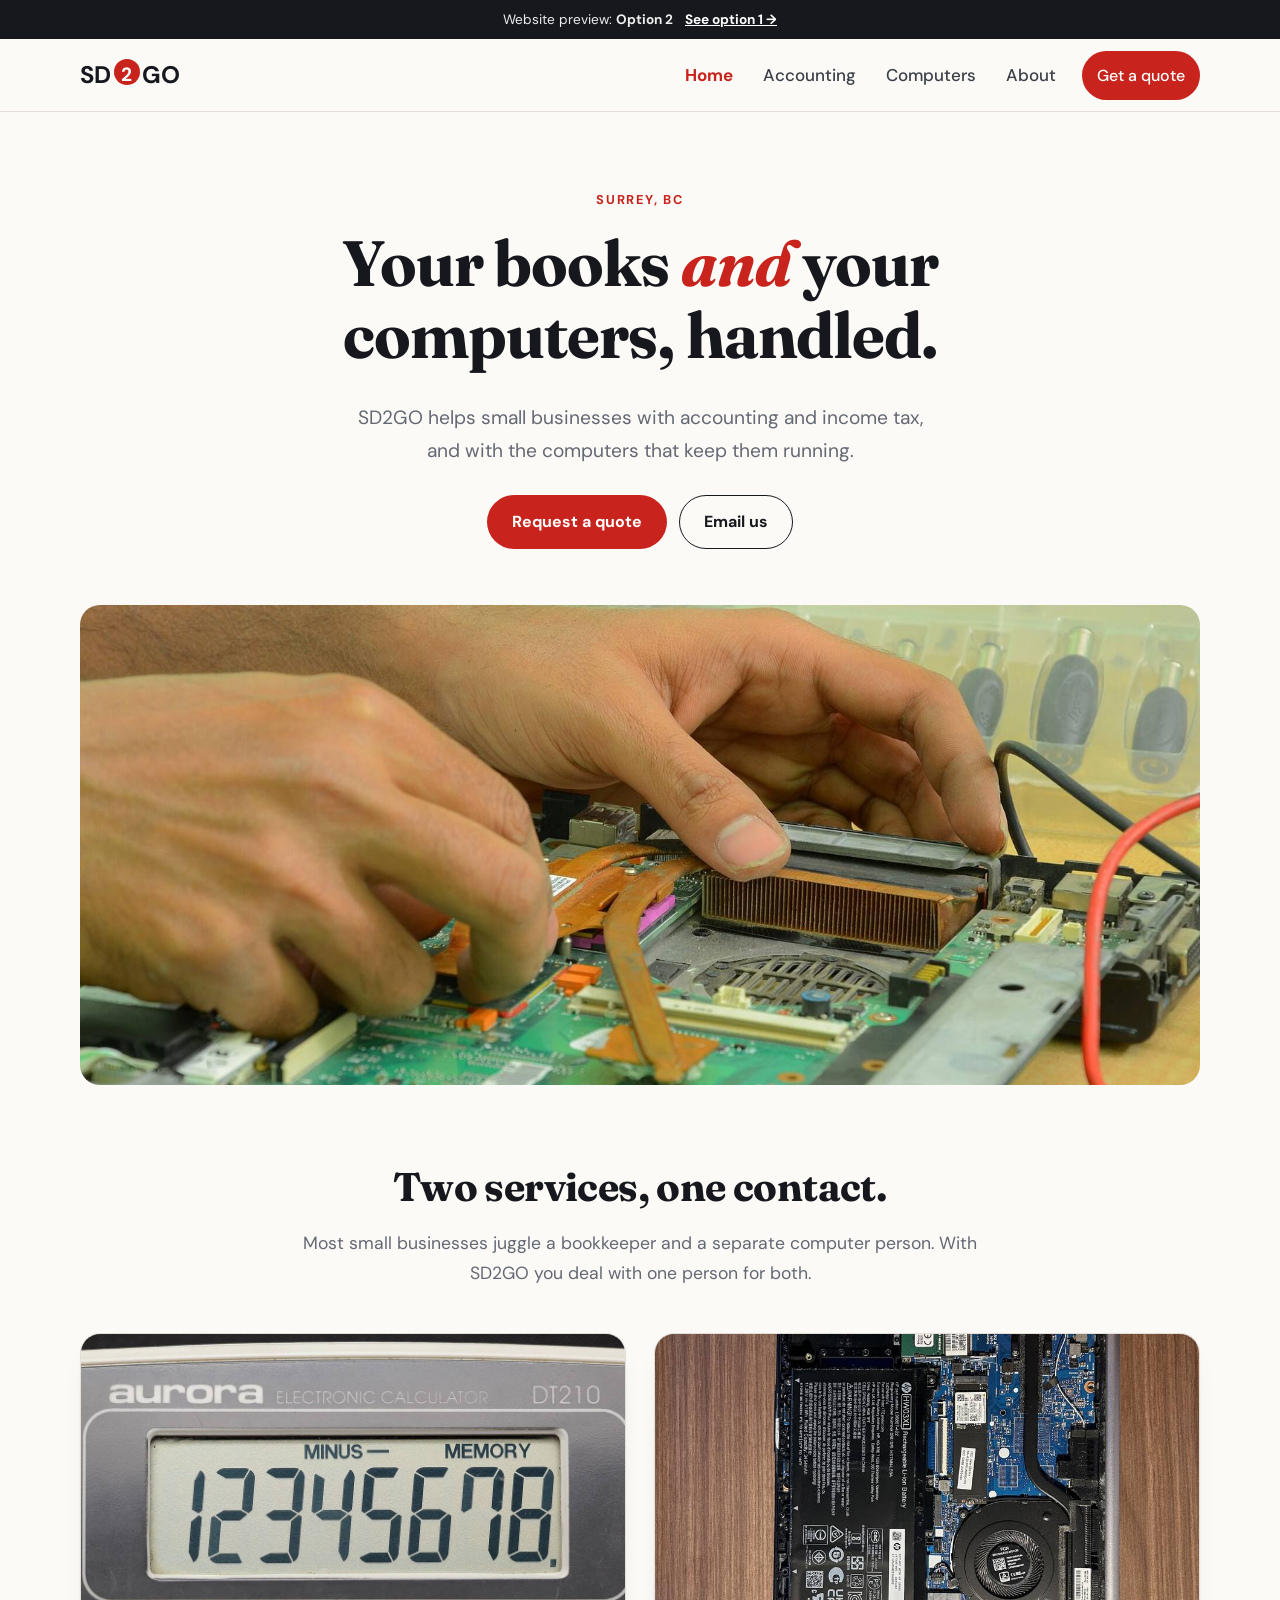
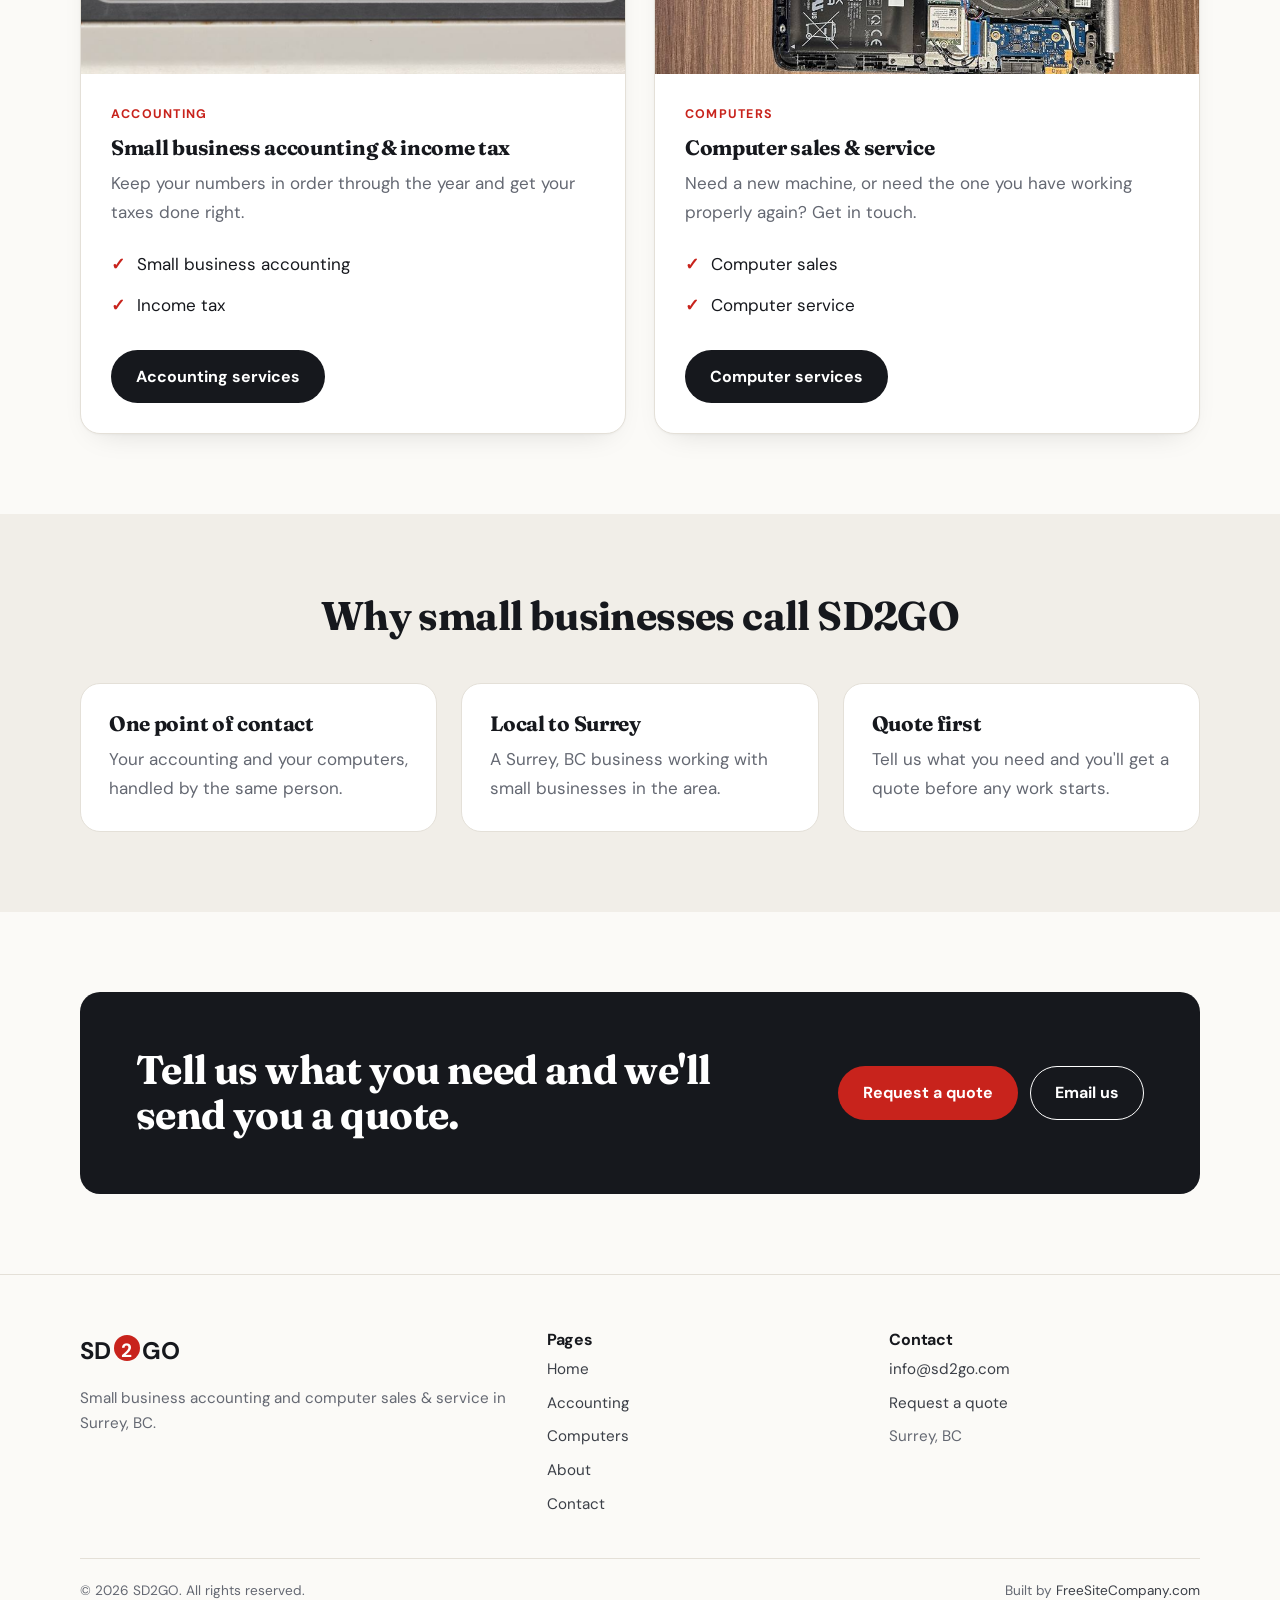
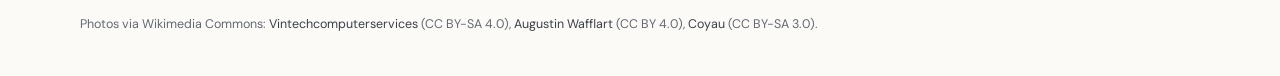
==== option-2/index.html @ 435288ab "SD2GO preview: two design options Co-Authored-By: Claude Opus 5.5 <noreply@anthropic.com>" ====
<!doctype html>
<html lang="en">
<head>
<meta charset="utf-8">
<meta name="viewport" content="width=device-width, initial-scale=1">
<title>SD2GO | Small Business Accounting & Computer Service in Surrey, BC</title>
<meta name="description" content="SD2GO helps Surrey small businesses with accounting, income tax, and computer sales and service. Email or request a quote.">
<meta name="robots" content="noindex, nofollow">
<meta property="og:title" content="SD2GO | Small Business Accounting & Computer Service in Surrey, BC">
<meta property="og:description" content="SD2GO helps Surrey small businesses with accounting, income tax, and computer sales and service. Email or request a quote.">
<meta property="og:image" content="https://forwardrentals.github.io/sd2go/images/repair.jpg">
<link rel="icon" href="../favicon.svg" type="image/svg+xml">
<link rel="preconnect" href="https://fonts.googleapis.com">
<link rel="preconnect" href="https://fonts.gstatic.com" crossorigin>
<link href="https://fonts.googleapis.com/css2?family=Fraunces:opsz,wght@9..144,600;9..144,700&family=DM+Sans:wght@400;500;700&display=swap" rel="stylesheet">
<link rel="stylesheet" href="../styles-2.css">
<script type="application/ld+json">
{"@context":"https://schema.org","@type":"LocalBusiness","name":"SD2GO","description":"Small business accounting and income tax, plus computer sales and service, in Surrey, BC.","email":"info@sd2go.com","url":"https://forwardrentals.github.io/sd2go/","founder":{"@type":"Person","name":"David Officer"},"address":{"@type":"PostalAddress","addressLocality":"Surrey","addressRegion":"BC","addressCountry":"CA"},"areaServed":"Surrey, BC"}
</script>
</head>
<body>
<div class="preview-bar">Website preview: <strong>Option 2</strong> <a href="../">See option 1 &rarr;</a></div>
<a class="skip" href="#main">Skip to content</a>
<header class="site-head">
  <div class="wrap head-row">
    <a class="logo" href="index.html" aria-label="SD2GO home">SD<span>2</span>GO</a>
    <button class="menu-btn" aria-expanded="false" aria-controls="nav">Menu</button>
    <nav class="nav" id="nav" aria-label="Main"><a href="index.html" aria-current=page>Home</a><a href="accounting.html">Accounting</a><a href="computers.html">Computers</a><a href="about.html">About</a><a class="btn btn-red" href="contact.html">Get a quote</a></nav>
  </div>
</header>
<main id="main">
<section class="hero"><div class="wrap hero-grid">
  <div>
    <span class="eyebrow">Surrey, BC</span>
    <h1>Your books <span>and</span> your computers, handled.</h1>
    <p class="lead">SD2GO helps small businesses with accounting and income tax, and with the computers that keep them running.</p>
    <div class="hero-actions">
      <a class="btn btn-red" href="contact.html">Request a quote</a>
      <a class="btn btn-ghost" href="mailto:info@sd2go.com">Email us</a>
    </div>
  </div>
  <div class="hero-photo"><img src="../images/repair.jpg" width="1600" height="1060" alt="Hands working on the inside of a laptop during a repair"></div>
</div></section>

<section><div class="wrap">
  <div class="section-head">
    <h2>Two services, one contact.</h2>
    <p>Most small businesses juggle a bookkeeper and a separate computer person. With SD2GO you deal with one person for both.</p>
  </div>
  <div class="split">
    <article class="card">
      <img src="../images/calculator.jpg" width="1400" height="700" alt="Close-up of an electronic calculator display" loading="lazy">
      <div class="card-body">
        <span class="tag">Accounting</span>
        <h3>Small business accounting &amp; income tax</h3>
        <p>Keep your numbers in order through the year and get your taxes done right.</p>
        <ul><li>Small business accounting</li><li>Income tax</li></ul>
        <a class="btn btn-dark" href="accounting.html">Accounting services</a>
      </div>
    </article>
    <article class="card">
      <img src="../images/laptop.jpg" width="900" height="1200" alt="Open laptop on a desk with its battery and memory exposed for service" loading="lazy">
      <div class="card-body">
        <span class="tag">Computers</span>
        <h3>Computer sales &amp; service</h3>
        <p>Need a new machine, or need the one you have working properly again? Get in touch.</p>
        <ul><li>Computer sales</li><li>Computer service</li></ul>
        <a class="btn btn-dark" href="computers.html">Computer services</a>
      </div>
    </article>
  </div>
</div></section>

<section class="alt"><div class="wrap">
  <div class="section-head"><h2>Why small businesses call SD2GO</h2></div>
  <div class="why">
    <div><h3>One point of contact</h3><p>Your accounting and your computers, handled by the same person.</p></div>
    <div><h3>Local to Surrey</h3><p>A Surrey, BC business working with small businesses in the area.</p></div>
    <div><h3>Quote first</h3><p>Tell us what you need and you'll get a quote before any work starts.</p></div>
  </div>
</div></section>
<section class="cta"><div class="wrap">
  <h2>Tell us what you need and we'll send you a quote.</h2>
  <div class="hero-actions" style="margin:0"><a class="btn btn-dark" href="contact.html">Request a quote</a><a class="btn btn-ghost" href="mailto:info@sd2go.com">Email us</a></div>
</div></section>
</main>
<footer class="site-foot">
  <div class="wrap">
    <div class="foot-grid">
      <div>
        <a class="logo" href="index.html">SD<span>2</span>GO</a>
        <p style="margin-top:14px">Small business accounting and computer sales &amp; service in Surrey, BC.</p>
      </div>
      <div><h3>Pages</h3><ul><li><a href="index.html">Home</a></li><li><a href="accounting.html">Accounting</a></li><li><a href="computers.html">Computers</a></li><li><a href="about.html">About</a></li><li><a href="contact.html">Contact</a></li></ul></div>
      <div><h3>Contact</h3><ul><li><a href="mailto:info@sd2go.com">info@sd2go.com</a></li><li><a href="contact.html">Request a quote</a></li><li>Surrey, BC</li></ul></div>
    </div>
    <div class="foot-base">
      <span>&copy; <span id="yr">2026</span> SD2GO. All rights reserved.</span>
      <span>Built by <a href="https://freesitecompany.com">FreeSiteCompany.com</a></span>
    </div>
    <p class="credits">Photos via Wikimedia Commons:
      <a href="https://commons.wikimedia.org/wiki/File:Computer_repair_in_progress.jpg">Vintechcomputerservices</a> (CC BY-SA 4.0),
      <a href="https://commons.wikimedia.org/wiki/File:Laptop_Repair.jpg">Augustin Wafflart</a> (CC BY 4.0),
      <a href="https://commons.wikimedia.org/wiki/File:Aurora_electronic_calculator_DT210_08.jpg">Coyau</a> (CC BY-SA 3.0).</p>
  </div>
</footer>
<script src="../site.js"></script>
</body>
</html>
---- styles-2.css ----
/* SD2GO option 2: light and clean. Same red/black brand, used sparingly on warm white. */
:root {
  --ink: #16181d;
  --soft-ink: #3b3f47;
  --red: #c8231c;
  --red-dark: #a31b15;
  --paper: #fbfaf7;
  --card: #ffffff;
  --sand: #f1eee8;
  --line: #e4e0d8;
  --muted: #646872;
  --radius: 20px;
  --max: 1120px;
  --head: "Fraunces", Georgia, serif;
  --body: "DM Sans", "Helvetica Neue", Arial, sans-serif;
}

*, *::before, *::after { box-sizing: border-box; }
html { scroll-behavior: smooth; }
body { margin: 0; font-family: var(--body); font-size: 17px; line-height: 1.7; color: var(--ink); background: var(--paper); -webkit-font-smoothing: antialiased; }
img { max-width: 100%; height: auto; display: block; }
a { color: var(--red); }
h1, h2, h3 { font-family: var(--head); font-weight: 700; line-height: 1.12; letter-spacing: -0.015em; margin: 0 0 .5em; }
h1 { font-size: clamp(2.3rem, 5.6vw, 4rem); }
h2 { font-size: clamp(1.7rem, 3.4vw, 2.5rem); }
h3 { font-size: 1.3rem; }
p { margin: 0 0 1em; }
.wrap { width: min(100% - 32px, var(--max)); margin-inline: auto; }
.skip { position: absolute; left: -999px; }
.skip:focus { left: 16px; top: 16px; background: #fff; padding: 8px 12px; z-index: 99; }

.preview-bar { background: var(--ink); color: #eee; text-align: center; font-size: .85rem; padding: 8px 16px; }
.preview-bar a { color: #fff; font-weight: 700; margin-left: 8px; }

/* Header */
.site-head { position: sticky; top: 0; z-index: 50; background: rgba(251,250,247,.92); backdrop-filter: blur(8px); border-bottom: 1px solid var(--line); }
.head-row { display: flex; align-items: center; justify-content: space-between; gap: 16px; min-height: 72px; }
.logo { font-family: var(--body); font-weight: 700; font-size: 1.5rem; letter-spacing: .02em; color: var(--ink); text-decoration: none; }
.logo span { display: inline-grid; place-items: center; width: 1.35em; height: 1.35em; margin: 0 2px; border-radius: 50%; background: var(--red); color: #fff; font-size: .8em; vertical-align: .08em; }
.nav { display: flex; gap: 2px; align-items: center; }
.nav a { color: var(--soft-ink); text-decoration: none; font-weight: 500; padding: 10px 14px; border-radius: 999px; }
.nav a:hover { background: var(--sand); color: var(--ink); }
.nav a[aria-current="page"] { color: var(--red); font-weight: 700; }
.nav .btn { margin-left: 10px; }
.menu-btn { display: none; background: none; border: 1px solid var(--line); color: var(--ink); border-radius: 999px; padding: 10px 16px; font: 500 .95rem var(--body); cursor: pointer; }

/* Buttons */
.btn { display: inline-flex; align-items: center; justify-content: center; min-height: 48px; padding: 12px 24px; border-radius: 999px; font-weight: 700; font-size: 1rem; text-decoration: none; border: 1.5px solid transparent; cursor: pointer; transition: background .15s, color .15s; }
.btn-red { background: var(--red); color: #fff !important; }
.btn-red:hover { background: var(--red-dark); }
.btn-ghost { border-color: var(--ink); color: var(--ink); background: transparent; }
.btn-ghost:hover { background: var(--ink); color: #fff; }
.btn-dark { background: var(--ink); color: #fff; }
.btn-dark:hover { background: #000; }

/* Hero: centred text over a wide photo */
.hero { padding: 72px 0 0; text-align: center; }
.hero-grid { display: block; }
.eyebrow { display: inline-block; font-weight: 700; font-size: .8rem; letter-spacing: .14em; text-transform: uppercase; color: var(--red); margin-bottom: 16px; }
.hero h1 { max-width: 15ch; margin-inline: auto; }
.hero h1 span { color: var(--red); font-style: italic; }
.hero .lead { font-size: 1.2rem; color: var(--muted); max-width: 46ch; margin: 0 auto; }
.hero-actions { display: flex; flex-wrap: wrap; gap: 12px; margin-top: 28px; }
.hero .hero-actions { justify-content: center; }
.hero-photo { margin-top: 56px; }
.hero-photo img { width: 100%; aspect-ratio: 21/9; object-fit: cover; border-radius: var(--radius); }

.page-hero { padding: 72px 0 24px; text-align: center; }
.page-hero h1 { max-width: 20ch; margin-inline: auto; }
.page-hero p { color: var(--muted); font-size: 1.15rem; max-width: 50ch; margin: 0 auto; }
.page-hero .hero-actions { justify-content: center; }
.page-hero.thanks { padding: 120px 0; }

section { padding: 80px 0; }
.alt { background: var(--sand); }
.section-head { max-width: 58ch; margin: 0 auto 44px; text-align: center; }
.section-head p { color: var(--muted); font-size: 1.1rem; }

.split { display: grid; grid-template-columns: 1fr 1fr; gap: 28px; }
.card { background: var(--card); border: 1px solid var(--line); border-radius: var(--radius); overflow: hidden; display: flex; flex-direction: column; box-shadow: 0 1px 2px rgba(0,0,0,.03), 0 12px 32px -18px rgba(0,0,0,.18); }
.card img { aspect-ratio: 16/10; object-fit: cover; width: 100%; }
.card-body { padding: 30px; display: flex; flex-direction: column; flex: 1; }
.card-body p { color: var(--muted); }
.card-body ul { margin: 0 0 24px; padding: 0; list-style: none; }
.card-body li { padding: 6px 0 6px 26px; position: relative; }
.card-body li::before { content: "✓"; position: absolute; left: 0; color: var(--red); font-weight: 700; }
.card-body .btn { margin-top: auto; align-self: flex-start; }
.tag { display: inline-block; font-size: .78rem; font-weight: 700; letter-spacing: .1em; text-transform: uppercase; color: var(--red); margin-bottom: 10px; }

.why { display: grid; grid-template-columns: repeat(3, 1fr); gap: 24px; }
.why div { background: var(--card); border-radius: var(--radius); padding: 28px; border: 1px solid var(--line); }
.why p { color: var(--muted); margin: 0; }

.feature { display: grid; grid-template-columns: 1fr 1fr; gap: 56px; align-items: center; }
.feature img { border-radius: var(--radius); width: 100%; object-fit: cover; }
.feature img.tall { max-height: 560px; }
.list-grid { display: grid; grid-template-columns: repeat(2, 1fr); gap: 12px; margin: 0; padding: 0; list-style: none; }
.list-grid li { background: var(--card); border: 1px solid var(--line); border-radius: 14px; padding: 16px 18px 16px 44px; position: relative; font-weight: 500; }
.list-grid li::before { content: "✓"; position: absolute; left: 18px; color: var(--red); font-weight: 700; }

.cta { padding: 0 0 80px; }
.cta .wrap { background: var(--ink); color: #fff; border-radius: var(--radius); padding: 56px; display: flex; flex-wrap: wrap; gap: 24px; align-items: center; justify-content: space-between; }
.cta h2 { margin: 0; max-width: 22ch; }
.cta .btn-dark { background: var(--red); }
.cta .btn-dark:hover { background: var(--red-dark); }
.cta .btn-ghost { border-color: #fff; color: #fff; }
.cta .btn-ghost:hover { background: #fff; color: var(--ink); }
.alt + .cta, section.alt ~ .cta { padding-top: 80px; }

.contact-grid { display: grid; grid-template-columns: .8fr 1.2fr; gap: 48px; align-items: start; }
.contact-box { background: var(--sand); border-radius: var(--radius); padding: 32px; }
.contact-box h2 { font-size: 1.6rem; }
.contact-box p { color: var(--muted); }
.contact-box a { color: var(--red); font-weight: 700; word-break: break-all; }
.contact-box .big { font-size: 1.2rem; }
form { display: grid; gap: 18px; background: var(--card); border: 1px solid var(--line); border-radius: var(--radius); padding: 32px; }
.row2 { display: grid; grid-template-columns: 1fr 1fr; gap: 18px; }
label { display: grid; gap: 6px; font-weight: 500; font-size: .95rem; }
input, select, textarea { font: inherit; color: var(--ink); background: var(--paper); border: 1px solid #d6d1c7; border-radius: 12px; padding: 12px 14px; min-height: 48px; width: 100%; }
textarea { min-height: 140px; resize: vertical; }
input:focus, select:focus, textarea:focus { outline: 3px solid rgba(200,35,28,.2); border-color: var(--red); }
.hp { position: absolute; left: -5000px; }
.form-note { color: var(--muted); font-size: .9rem; margin: 0; }

.site-foot { border-top: 1px solid var(--line); padding: 56px 0 28px; font-size: .95rem; color: var(--muted); }
.foot-grid { display: grid; grid-template-columns: 1.4fr 1fr 1fr; gap: 32px; }
.site-foot a { color: var(--soft-ink); text-decoration: none; }
.site-foot a:hover { color: var(--red); }
.site-foot .logo { color: var(--ink); }
.site-foot ul { list-style: none; margin: 0; padding: 0; display: grid; gap: 8px; }
.site-foot h3 { font-family: var(--body); font-size: 1rem; color: var(--ink); }
.foot-base { margin-top: 40px; padding-top: 20px; border-top: 1px solid var(--line); display: flex; flex-wrap: wrap; justify-content: space-between; gap: 12px; font-size: .85rem; }
.credits { font-size: .78rem; margin-top: 12px; }

@media (max-width: 900px) {
  .feature, .contact-grid { grid-template-columns: 1fr; gap: 40px; }
  .split, .why { grid-template-columns: 1fr; }
  .hero-photo img { aspect-ratio: 4/3; }
  .foot-grid { grid-template-columns: 1fr 1fr; }
  .cta .wrap { padding: 40px 28px; }
}
@media (max-width: 760px) {
  .menu-btn { display: inline-flex; }
  .nav { display: none; position: absolute; top: 100%; left: 0; right: 0; flex-direction: column; align-items: stretch; background: var(--paper); padding: 8px 16px 20px; border-bottom: 1px solid var(--line); }
  .nav.open { display: flex; }
  .nav a { padding: 14px 12px; font-size: 1.05rem; }
  .nav .btn { margin: 8px 0 0; }
  section { padding: 56px 0; }
  .hero { padding-top: 48px; }
  .row2, .list-grid { grid-template-columns: 1fr; }
  .foot-grid { grid-template-columns: 1fr; }
  form { padding: 22px; }
  .cta { padding-bottom: 56px; }
}
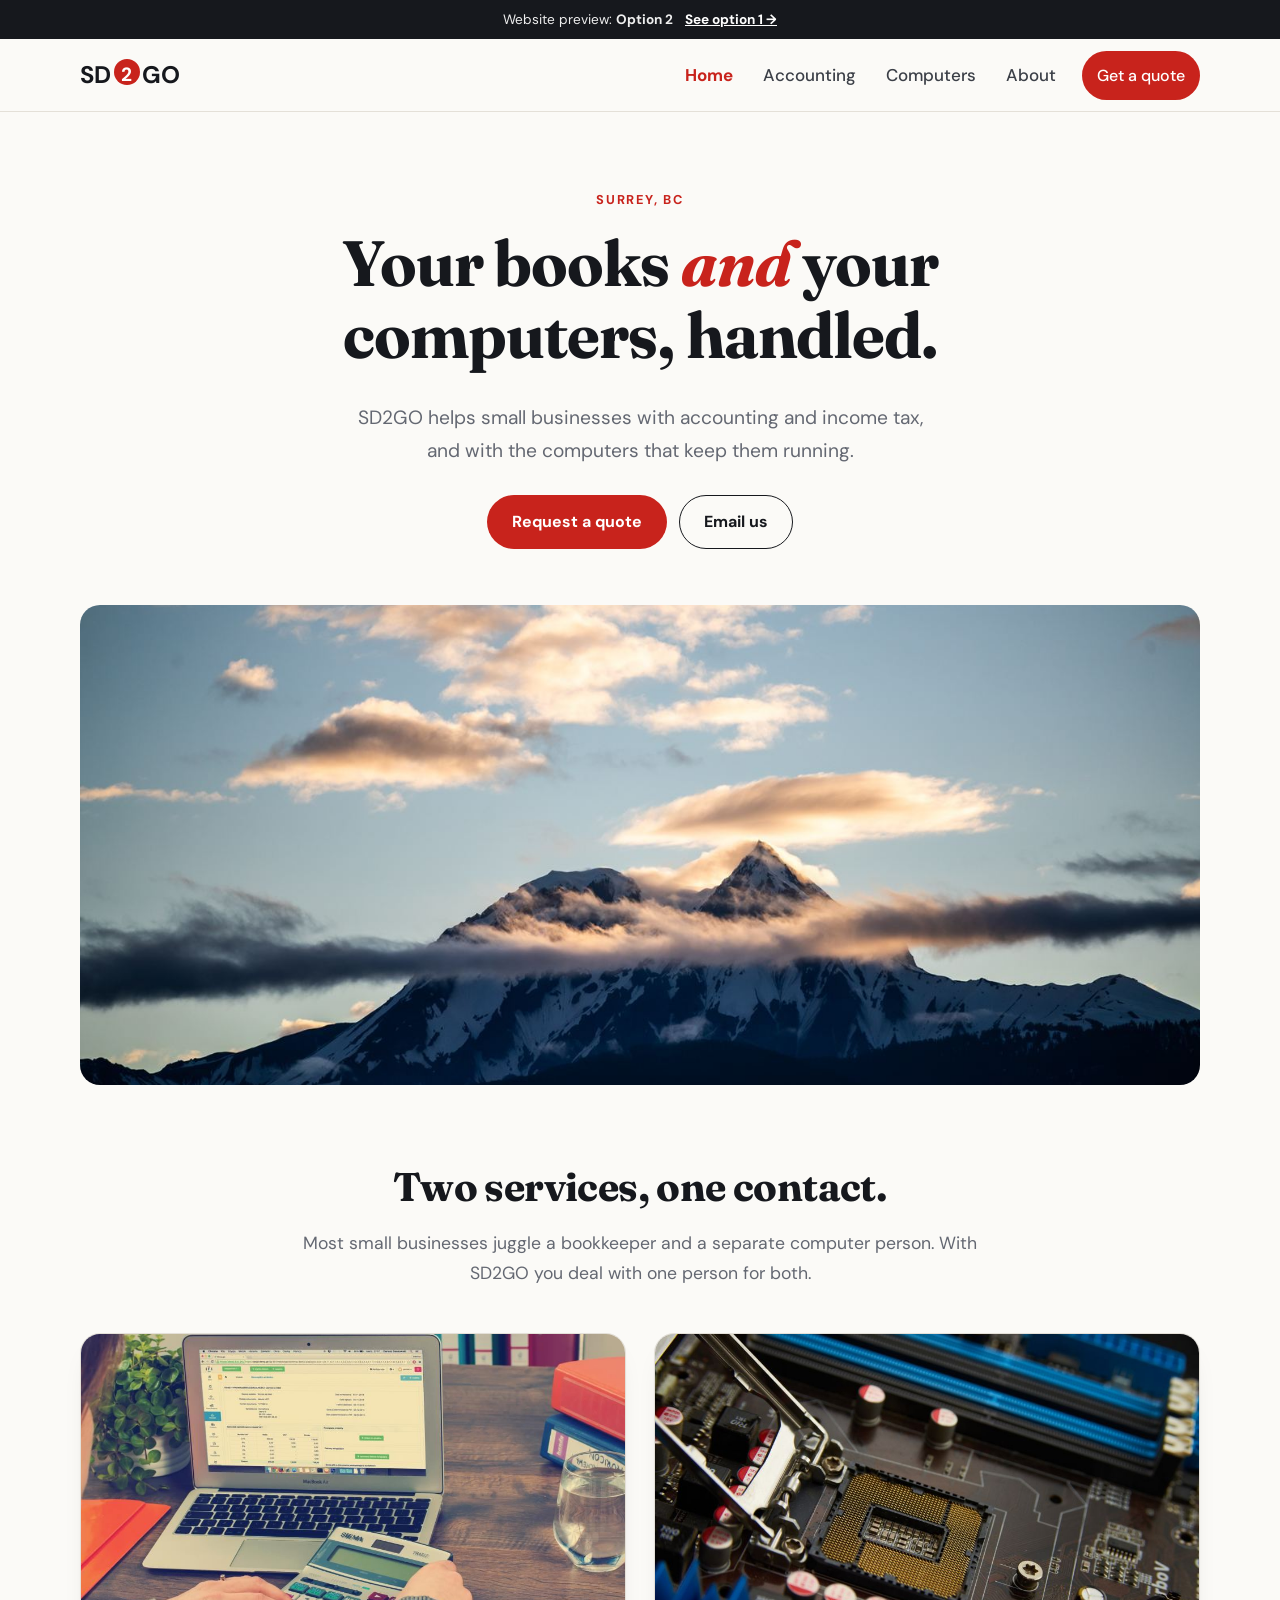
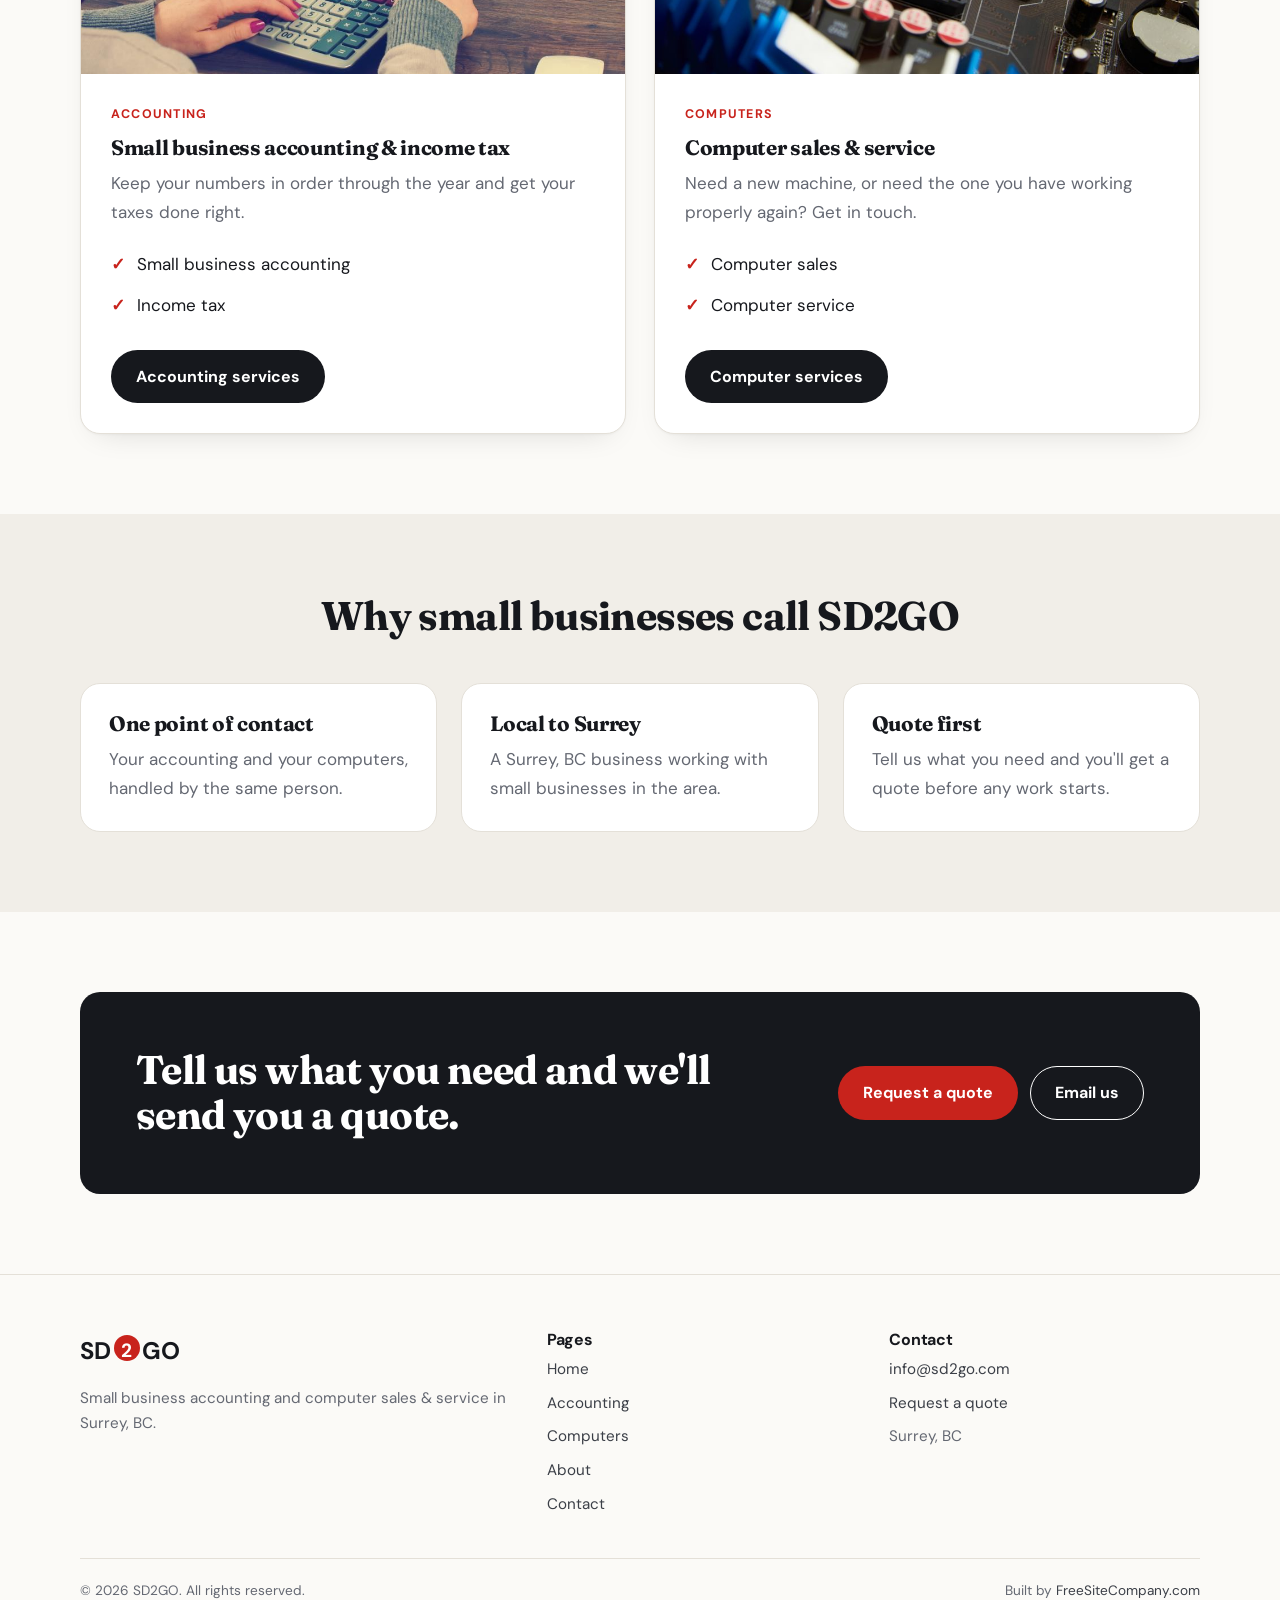
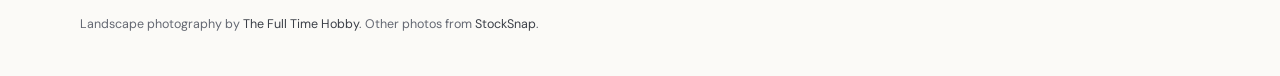
==== commit d257f99b: "Swap in sharper photos: TFTH landscapes as hero backgrounds, StockSnap for services Co-Authored-By: " ====
--- a/option-2/index.html
+++ b/option-2/index.html
@@ -8,7 +8,7 @@
 <meta name="robots" content="noindex, nofollow">
 <meta property="og:title" content="SD2GO | Small Business Accounting & Computer Service in Surrey, BC">
 <meta property="og:description" content="SD2GO helps Surrey small businesses with accounting, income tax, and computer sales and service. Email or request a quote.">
-<meta property="og:image" content="https://forwardrentals.github.io/sd2go/images/repair.jpg">
+<meta property="og:image" content="https://forwardrentals.github.io/sd2go/images/hero-sunset.jpg">
 <link rel="icon" href="../favicon.svg" type="image/svg+xml">
 <link rel="preconnect" href="https://fonts.googleapis.com">
 <link rel="preconnect" href="https://fonts.gstatic.com" crossorigin>
@@ -39,7 +39,7 @@
       <a class="btn btn-ghost" href="mailto:info@sd2go.com">Email us</a>
     </div>
   </div>
-  <div class="hero-photo"><img src="../images/repair.jpg" width="1600" height="1060" alt="Hands working on the inside of a laptop during a repair"></div>
+  <div class="hero-photo"><img src="../images/hero-peak.jpg" width="1400" height="863" alt="Snowy BC mountain peak rising above the clouds" fetchpriority="high"></div>
 </div></section>
 
 <section><div class="wrap">
@@ -49,7 +49,7 @@
   </div>
   <div class="split">
     <article class="card">
-      <img src="../images/calculator.jpg" width="1400" height="700" alt="Close-up of an electronic calculator display" loading="lazy">
+      <img src="../images/accounting.jpg" width="960" height="638" alt="Working through numbers on a calculator beside a laptop spreadsheet" loading="lazy">
       <div class="card-body">
         <span class="tag">Accounting</span>
         <h3>Small business accounting &amp; income tax</h3>
@@ -59,7 +59,7 @@
       </div>
     </article>
     <article class="card">
-      <img src="../images/laptop.jpg" width="900" height="1200" alt="Open laptop on a desk with its battery and memory exposed for service" loading="lazy">
+      <img src="../images/computers.jpg" width="960" height="641" alt="Close-up of a computer motherboard with processor socket and memory slots" loading="lazy">
       <div class="card-body">
         <span class="tag">Computers</span>
         <h3>Computer sales &amp; service</h3>
@@ -98,10 +98,7 @@
       <span>&copy; <span id="yr">2026</span> SD2GO. All rights reserved.</span>
       <span>Built by <a href="https://freesitecompany.com">FreeSiteCompany.com</a></span>
     </div>
-    <p class="credits">Photos via Wikimedia Commons:
-      <a href="https://commons.wikimedia.org/wiki/File:Computer_repair_in_progress.jpg">Vintechcomputerservices</a> (CC BY-SA 4.0),
-      <a href="https://commons.wikimedia.org/wiki/File:Laptop_Repair.jpg">Augustin Wafflart</a> (CC BY 4.0),
-      <a href="https://commons.wikimedia.org/wiki/File:Aurora_electronic_calculator_DT210_08.jpg">Coyau</a> (CC BY-SA 3.0).</p>
+    <p class="credits">Landscape photography by <a href="https://thefulltimehobby.com/stock.html">The Full Time Hobby</a>. Other photos from <a href="https://stocksnap.io">StockSnap</a>.</p>
   </div>
 </footer>
 <script src="../site.js"></script>
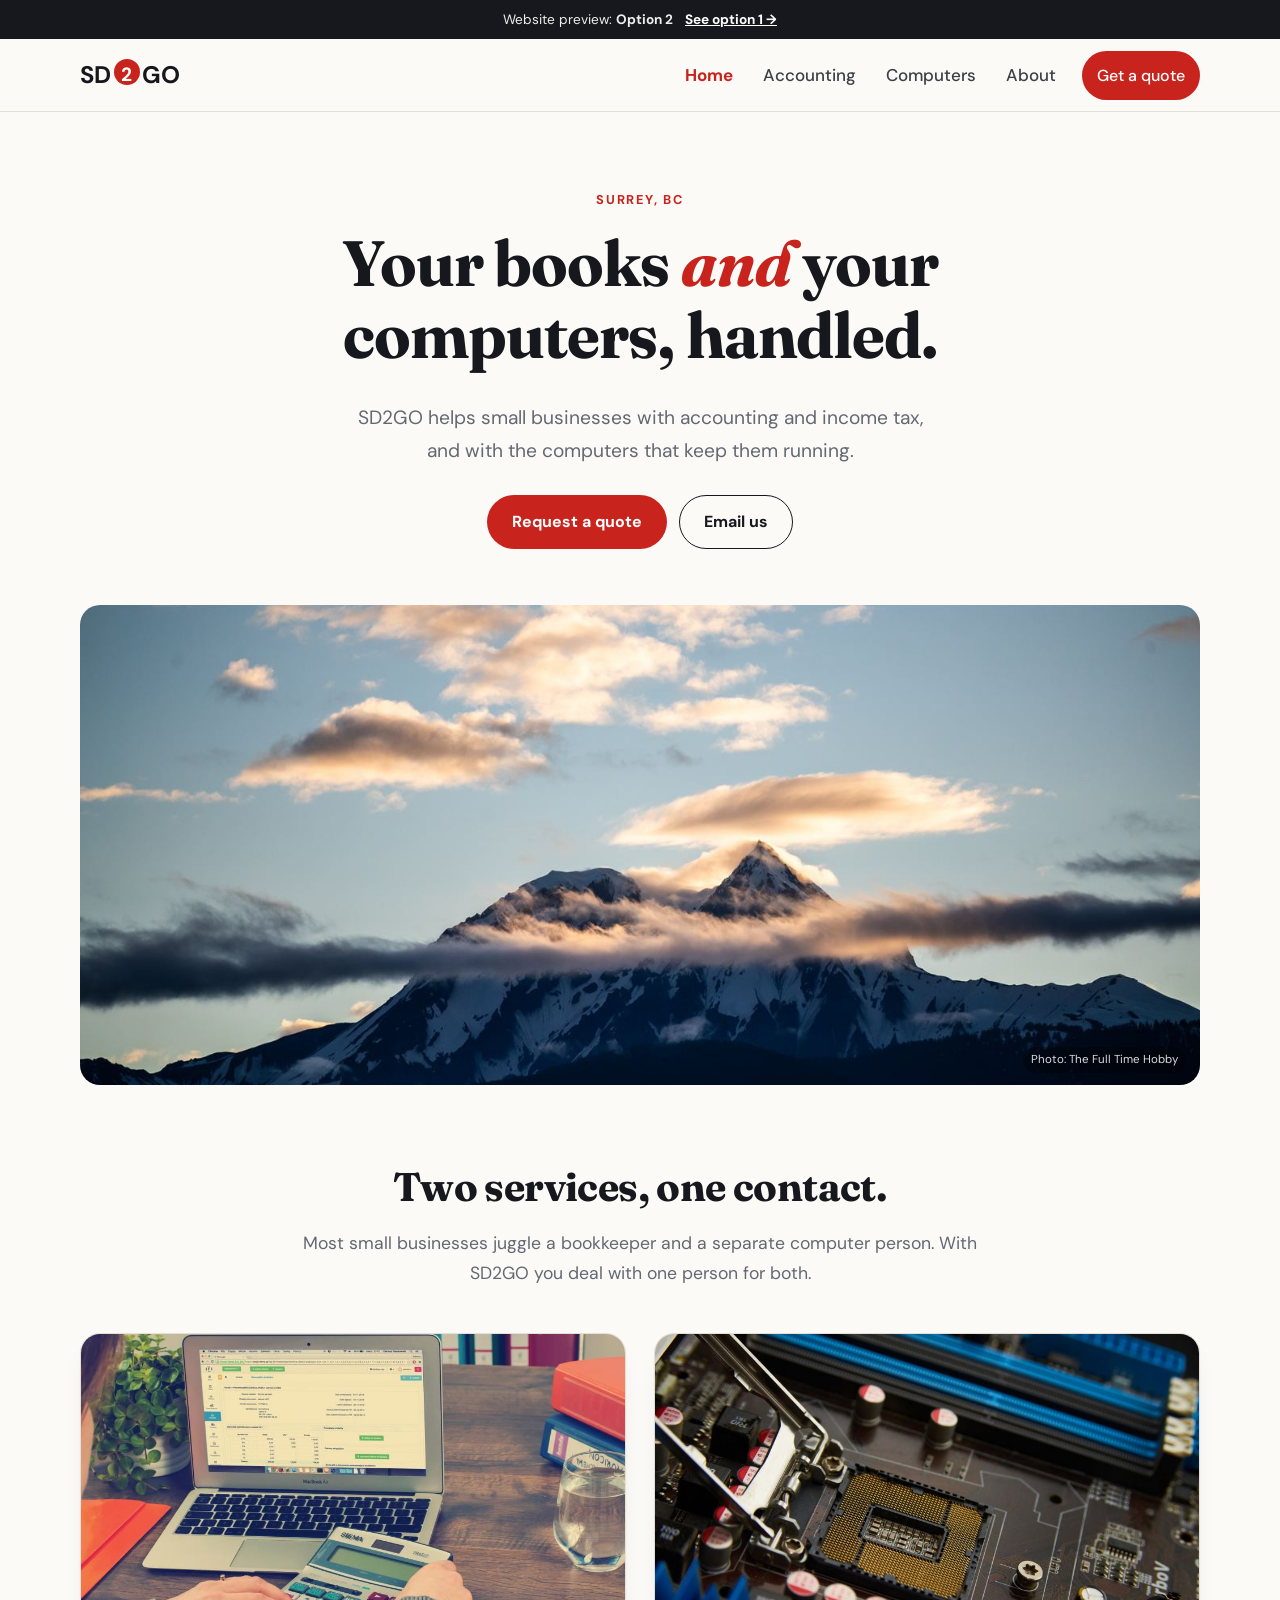
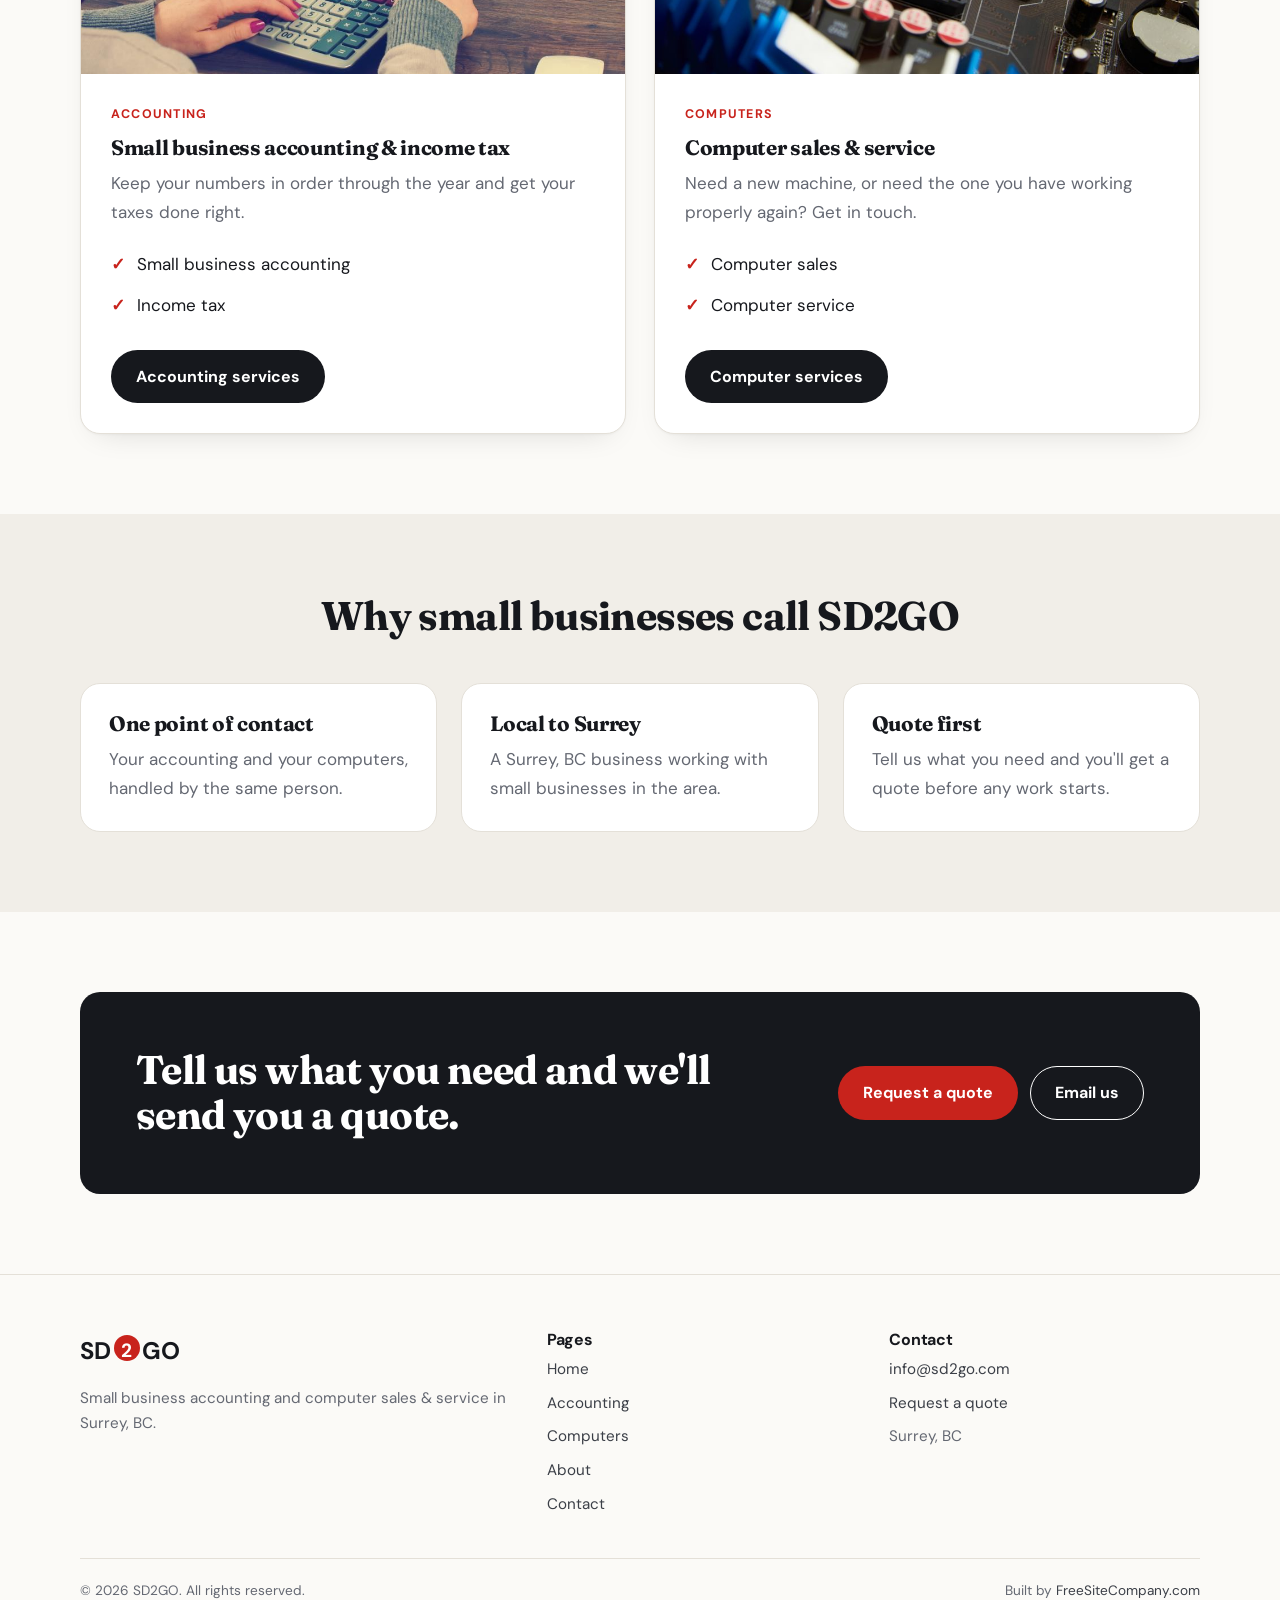
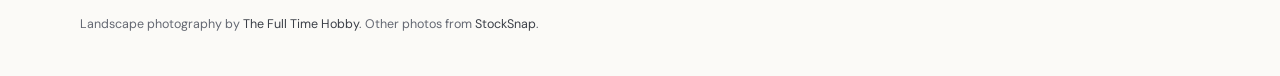
==== commit fa06eafa: "Hero photo credits link to their TFTH stock pages; footer credit links to /stock Co-Authored-By: Cla" ====
--- a/option-2/index.html
+++ b/option-2/index.html
@@ -40,6 +40,7 @@
     </div>
   </div>
   <div class="hero-photo"><img src="../images/hero-peak.jpg" width="1400" height="863" alt="Snowy BC mountain peak rising above the clouds" fetchpriority="high"></div>
+  <a class="photo-credit" href="https://thefulltimehobby.com/stock/peak-above-the-clouds.html">Photo: The Full Time Hobby</a>
 </div></section>
 
 <section><div class="wrap">
@@ -98,7 +99,7 @@
       <span>&copy; <span id="yr">2026</span> SD2GO. All rights reserved.</span>
       <span>Built by <a href="https://freesitecompany.com">FreeSiteCompany.com</a></span>
     </div>
-    <p class="credits">Landscape photography by <a href="https://thefulltimehobby.com/stock.html">The Full Time Hobby</a>. Other photos from <a href="https://stocksnap.io">StockSnap</a>.</p>
+    <p class="credits">Landscape photography by <a href="https://thefulltimehobby.com/stock">The Full Time Hobby</a>. Other photos from <a href="https://stocksnap.io">StockSnap</a>.</p>
   </div>
 </footer>
 <script src="../site.js"></script>
--- a/styles-2.css
+++ b/styles-2.css
@@ -152,3 +152,8 @@
   form { padding: 22px; }
   .cta { padding-bottom: 56px; }
 }
+
+/* Photo credit backlink on the hero photo */
+.hero { position: relative; }
+.photo-credit { position: absolute; right: calc((100% - min(100% - 32px, var(--max))) / 2 + 14px); bottom: 12px; z-index: 2; font-size: .72rem; color: #fff; opacity: .85; text-decoration: none; background: rgba(0,0,0,.35); padding: 3px 8px; border-radius: 999px; }
+.photo-credit:hover { opacity: 1; text-decoration: underline; }
